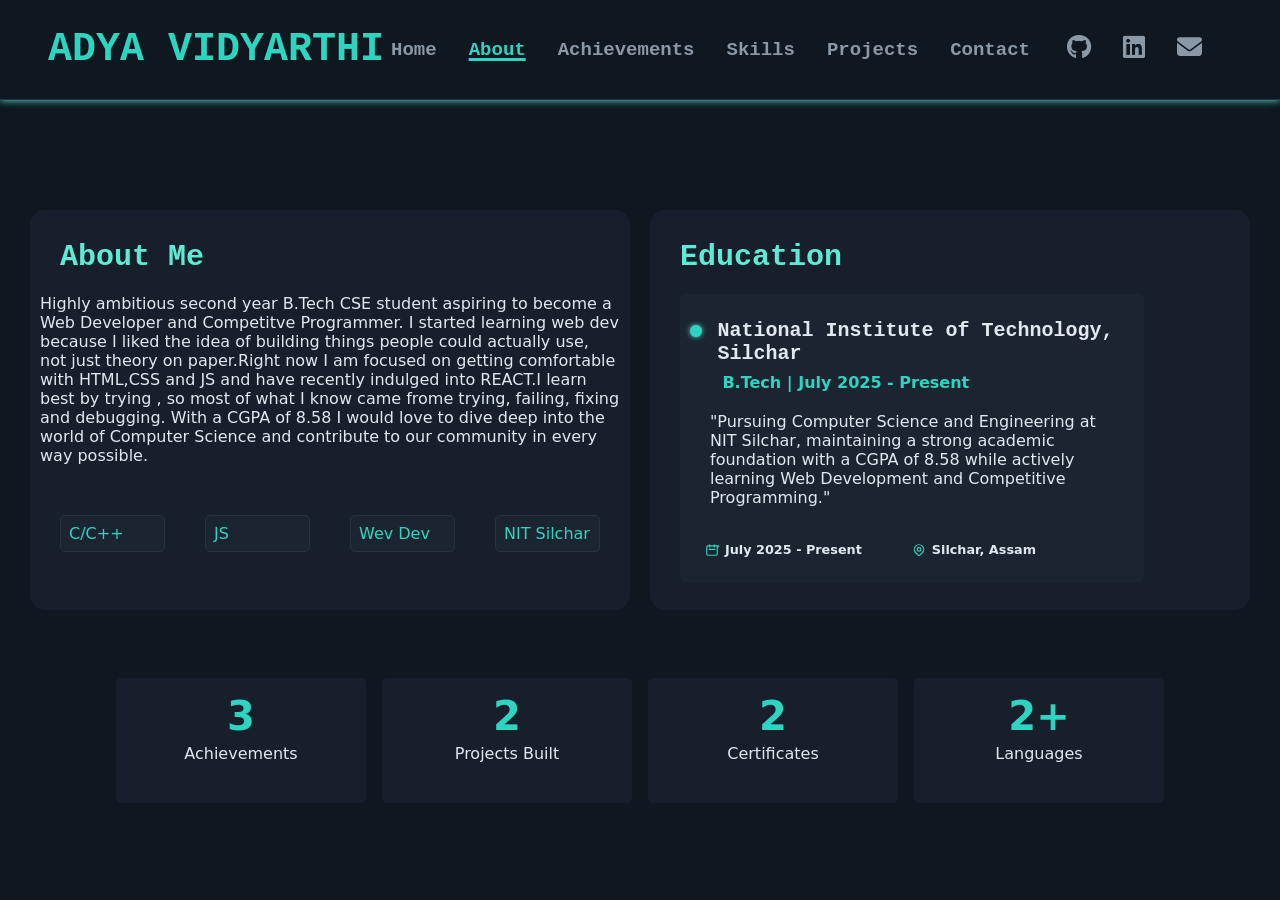
==== about.html @ 46e82e36 "Initial commit: multi-page personal portfolio" ====
<!DOCTYPE html>
<html lang="en">
<head>
    <meta charset="UTF-8">
    <meta name="viewport" content="width=device-width, initial-scale=1.0">
    <title>Document</title>
     <link rel="stylesheet" href="https://cdnjs.cloudflare.com/ajax/libs/font-awesome/6.5.1/css/all.min.css">
    <link rel="stylesheet" href="about.css">
<link rel="preconnect" href="https://fonts.googleapis.com">
<link rel="preconnect" href="https://fonts.gstatic.com" crossorigin>
</head>
<body>
    <nav class="navbar">
    <div class="logo">ADYA VIDYARTHI</div>


    <ul class="nav-links" id="navLinks">
      <li><a href="index.html">Home</a></li>
      <li><a href="about.html">About</a></li>
        <li><a href="achievements.html">Achievements</a></li>
      <li><a href="skills.html">Skills</a></li>
      <li><a href="projects.html">Projects</a></li>
      <li><a href="contact.html">Contact</a></li>
    </ul>

      
    <ul class="profile-list">
      <li>
        <a href="https://github.com/AdyaVidyarthi" target="_blank" rel="noopener noreferrer">
    <i class="fa-brands fa-github"></i>
  </a>
      </li>
      <li>
        <a href="https://www.linkedin.com/in/adya-vidyarthi-377bb73bb/" target="_blank" rel="noopener noreferrer">
    <i class="fa-brands fa-linkedin"></i>
  </a>
      </li>
      <li>
        <a href="mailto:vidyarthiadya@gmail.com">
    <i class="fa-solid fa-envelope"></i>
  </a>
      </li>
    </ul>
    </nav>
  
    <section class="about-section">
      <div class="about-details">
        <div class="about-me">
          <div class="about-heading">About Me</div>
          <p>Highly ambitious second year B.Tech CSE student aspiring to become a Web Developer and Competitve Programmer.
            I started learning web dev because I liked the idea of building things people could actually use, not just theory on paper.Right now I am focused on getting comfortable with HTML,CSS and JS and have recently indulged into REACT.I learn best by trying , so most of what I know came frome trying, failing, fixing and debugging.
            With a CGPA of 8.58 I would love to dive deep into the world of Computer Science and contribute to our community in every way possible.
          </p>
        <div class="cards">
          <div class="tech-cards">C/C++</div>
          <div class="tech-cards">JS</div>
          <div class="tech-cards">Wev Dev</div>
          <div class="tech-cards">NIT Silchar</div>
        </div>
          

        </div>
        <div class="education">
        <div class="education-heading">
          Education
        </div>
        <div class="details">
          <div class="sub-heading">
            <div class="circle"></div>
            <div class="college">
              <div class="college-heading">
              National Institute of Technology, Silchar
              </div>
              <div class="college-details">
                B.Tech | July 2025 - Present
              </div>
            </div>
          </div>
          <div class="education-details">
            <p>"Pursuing Computer Science and Engineering at NIT Silchar, maintaining a strong academic foundation with a CGPA of 8.58 while actively learning Web Development and Competitive Programming."</p>
          </div>
        <div class="meta-row">
      <div class="meta-item">
        
        <svg class="meta-icon" fill="none" stroke="currentColor" viewBox="0 0 24 24">
          <path stroke-linecap="round" stroke-linejoin="round" stroke-width="2" d="M8 7V3m8 4V3m-9 8h10M5 21h14a2 2 0 002-2V7a2 2 0 002-2H5a2 2 0 00-2 2v12a2 2 0 002 2z"></path>
        </svg>
        <span>July 2025 - Present</span>
      </div>
      
      <div class="meta-item">
        
        <svg class="meta-icon" fill="none" stroke="currentColor" viewBox="0 0 24 24">
          <path stroke-linecap="round" stroke-linejoin="round" stroke-width="2" d="M17.657 16.657L13.414 20.9a1.998 1.998 0 01-2.827 0l-4.244-4.243a8 8 0 1111.314 0z"></path>
          <path stroke-linecap="round" stroke-linejoin="round" stroke-width="2" d="M15 11a3 3 0 11-6 0 3 3 0 016 0z"></path>
        </svg>
        <span>
          <a href="https://www.bing.com/ck/a?!&&p=5a1519b8bfada7eb60815696224b91cd471ce45e41ce62649a4d254762b8420bJmltdHM9MTc4MzIwOTYwMA&ptn=3&ver=2&hsh=4&fclid=398f6760-7dd3-651e-1b12-728d7c0664e4&u=[base64]">
          Silchar, Assam
        </a>
        </span>
      </div>
    </div>

        </div>
        </div>
      </div>
     <div class="details-card">
      <div class="number">
        <div class="number-head">
          3
        </div>
        <div class="number-detail">
          Achievements
        </div>
      </div>
      <div class="number">
         <div class="number-head">
          2
        </div>
        <div class="number-detail">
        Projects Built
        </div>
      </div>
      <div class="number">
         <div class="number-head">
          2
        </div>
        <div class="number-detail">
          Certificates
        </div>
      </div>
      <div class="number">
         <div class="number-head">
          2+
        </div>
        <div class="number-detail">
          Languages
        </div>
      </div>
     </div>


    </section>

<script src="portfolio.js"></script>
</body>
</html>
---- about.css ----
* {
    margin: 0;
    padding: 0;
    box-sizing: border-box;
}

:root {
  --bg-primary: #0f1720;
  --bg-secondary: #161f2b;
  --bg-elevated: #1b2532;
  --border-color: #263244;
  --text-primary: #e2e8f0;
  --text-secondary: #8b98a5;
  --text-muted: #5c6b7a;
  --accent: #5eead4;
  --accent-dark: #2dd4bf;
  --font-mono: 'Courier New', Courier, monospace;
  --font-body: 'Segoe UI', system-ui, sans-serif;
 
}

[data-theme="light"] {
  --bg-primary: #f5f7f9;
  --bg-secondary: #ffffff;
  --bg-elevated: #ffffff;
  --border-color: #dde3ea;
  --text-primary: #1c2733;
  --text-secondary: #55636f;
  --text-muted: #8a97a3;
  --accent: #0d9488;
  --accent-dark: #0f766e;
}
html {
  scroll-behavior: smooth;
}

body {
  background: var(--bg-primary);
  color: var(--text-primary);
  font-family: var(--font-body);
  transition: background var(--transition), color var(--transition);
  min-height: 100vh;
}

.navbar {
    height: 100px;
  display: flex;
  align-items: center;
  justify-content: space-between;
  padding: 20px 48px;
  border-bottom: 1px solid var(--border-color);
  background: var(--bg-primary);
  position: sticky;
  top: 0;
  z-index: 100;
  transition: background var(--transition), border-color var(--transition);
    box-shadow: 0 0 8px var(--accent);
}

.logo {
    font-size: 40px;
  font-family: var(--font-mono);
  
  font-weight: 700;
  color: var(--accent-dark);
}

.nav-links {
  display: flex;
  gap: 32px;
  font-family: var(--font-mono);
  font-size: 19px;
  list-style: none;
  font-weight: 600;
}

.nav-links a {
    text-decoration: none;
  color: var(--text-secondary);
  transition: all 0.3s ease;
  padding-bottom: 4px;

}

.nav-links a.active {
color: var(--accent-dark);
  text-decoration-line: underline;
 text-decoration-style: solid;
 text-decoration-color: var(--accent-dark);
 text-underline-offset: 3px;
 
 text-decoration-thickness: 3px;
}

.nav-links a.active::after {
  content:'';

}

.nav-links a:hover {
  color: var(--accent);
  text-decoration:underline;
  text-decoration-line: solid;
  text-decoration-color: var(--accent);
  text-decoration-thickness: 3px;
  text-underline-offset: 3px;
}




.profile-list {
    list-style: none;
     display: flex;
font-family: var(--font-mono);
gap: 2rem;
font-size: 14px;
margin: 30px;
}


.profile-list a {
    text-decoration: none;
     color: var(--text-secondary);
  transition: all 0.3s ease;
  padding-bottom: 4px;
    font-size: 25px;
}

.profile-list a:hover {
  color: var(--accent);
 
  text-decoration-color: var(--accent);

}
.about-details {
  display: flex;
align-items: center;
justify-content: center;

}
.about-me {
  width: 600px;
  height: 400px;
  background-color: var(--bg-secondary);
  display: flex;
  flex-direction: column;
  border-radius: 15px;
  margin: 10px;
  padding: 10px;
  position: relative;
  top: 100px;
}
.about-section {
  display: flex;
justify-content: center; 
flex-direction: column;

}
.education {
   width: 600px;
  height: 400px;
  background-color: var(--bg-secondary);
  display: flex;
  flex-direction: column;
  border-radius: 15px;
  margin: 10px;
  padding: 10px;
    position: relative;
  top: 100px;
  
}

.about-heading {
  font-size: 30px;
  color: var(--accent);
  font-weight: 700;
  margin: 20px;
  font-family: var(--font-mono);
}
.cards {
  display: flex;
  justify-content: center;
  margin-top: 30px;
 
}
.tech-cards:hover {
  transform: translateY(-4px);
  box-shadow: 0 3px 8px var(--accent-dark);
}
.tech-cards {
font-weight: 500;
  width: 150px;
  color: var(--accent-dark);
  font-family: var(--font-body);
  background-color: var(--bg-elevated);
  border-radius: 5px;
  margin: 20px;
  padding: 8px;
   transition: all 0.3s ease;
   border: 1.5px solid var(--border-color);

}


.details {
  background-color: var(--bg-elevated);
  width: 80%;
  border-radius: 5px;
  margin-left: 20px;
  padding: 10px;
}
.education-heading {
   font-size: 30px;
  color: var(--accent);
  font-weight: 700;
  margin: 20px;
  font-family: var(--font-mono);
}
.sub-heading {
  display: flex;
  align-items: center;
}
.circle {
  border-radius: 50%;
  background-color: var(--accent-dark);
  height: 12px;
  width: 15px;
  box-shadow: 0 0 5px var(--accent);
  margin-bottom: 35px;
}
.college {
  display: flex;
  flex-direction: column;
}

.college-heading {
  color: var(--text-primary);
  font-family: var(--font-mono);
  font-size: 20px;
  margin: 10px;
  margin-bottom: 3px;
  padding: 5px;
  font-weight: 700;

}
.college-details {
  color: var(--accent-dark);
  margin-left: 20px;
  font-weight: 600;
}

.education-details p {
  margin: 10px;
  padding: 10px;
}

.meta-row {
  display: flex;
  gap: 20px;
}

.meta-item {
  display: flex;
  align-items: center;
  gap: 6px;
  color: var(--text-primary);
  font-size: 0.8rem;
  font-weight: 600;
  margin: 15px;
}
.meta-item a {
  text-decoration: none;
  color: var(--text-primary);
}


.meta-icon {
  width: 14px;
  height: 14px;
  color: var(--accent-dark);
}

.details-card {
  display: flex;
 position: relative;
 top: 150px;
 justify-content: center;
 align-items: center;
}
.number {
   background-color: var(--bg-secondary);
  border-radius: 5px;
  width: 250px;
  margin: 8px;
  padding: 10px;
  height: 125px;
display: flex;
flex-direction: column;
align-items: center;
transform: all 0.5s ease;
}
.number:hover {
  transform: translateY(-6px);
  box-shadow: 0 5px 10px var(--accent);
}

.number-head {
  margin: 5px;
  color: var(--accent-dark);
  font-family: var(--font-body);
  font-weight: 900;
  font-size: 40px;
}
.number-detail {
  margin-bottom: 5px;
}
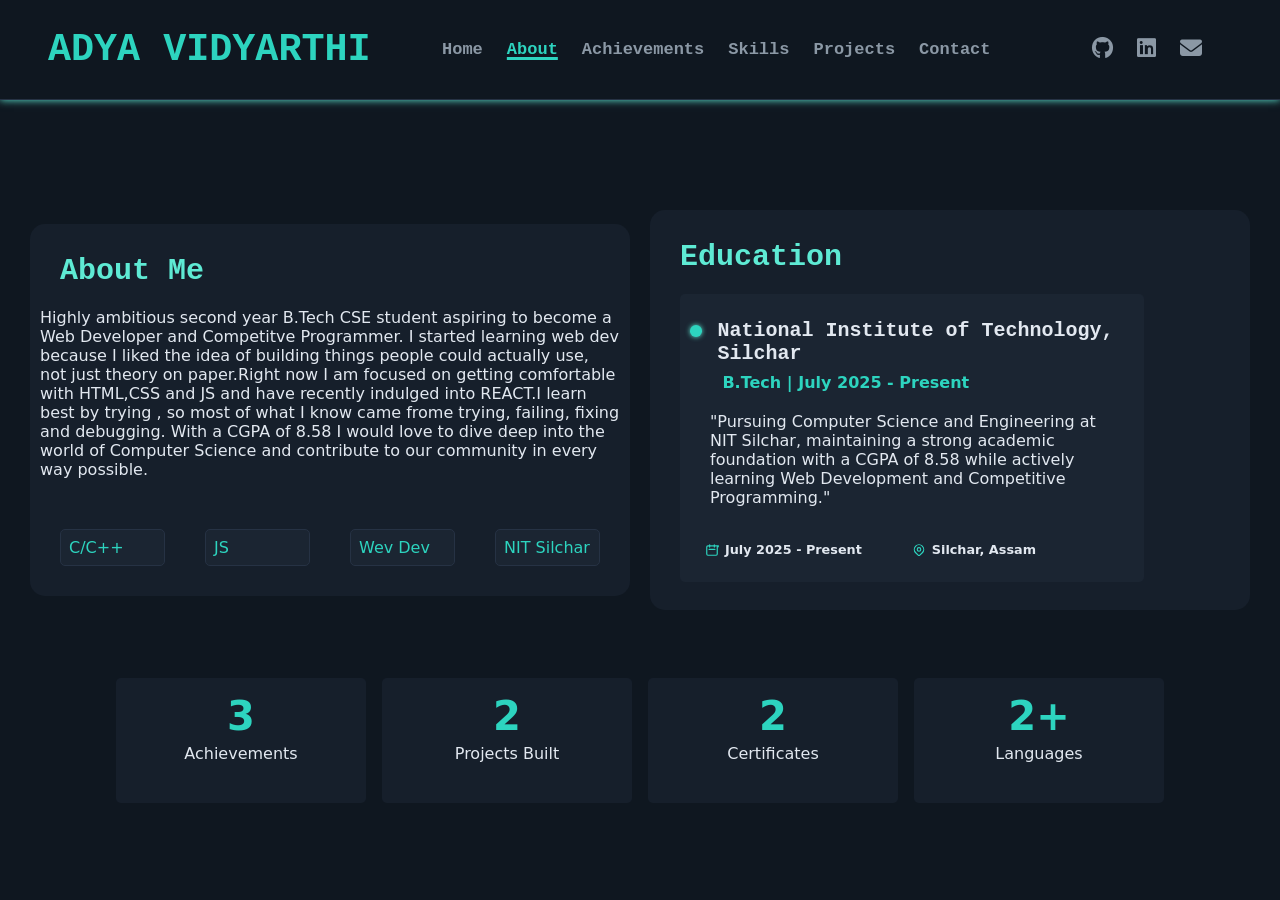
==== commit 25589600: "Made the navbar on skills and about page responsive" ====
--- a/about.html
+++ b/about.html
@@ -13,7 +13,9 @@
     <nav class="navbar">
     <div class="logo">ADYA VIDYARTHI</div>
 
-
+<button class="menu-toggle" id="menuToggle" aria-label="Toggle menu">
+  <i class="fa-solid fa-bars"></i>
+</button>
     <ul class="nav-links" id="navLinks">
       <li><a href="index.html">Home</a></li>
       <li><a href="about.html">About</a></li>
@@ -24,7 +26,7 @@
     </ul>
 
       
-    <ul class="profile-list">
+    <ul class="profile-list" id="profile-link">
       <li>
         <a href="https://github.com/AdyaVidyarthi" target="_blank" rel="noopener noreferrer">
     <i class="fa-brands fa-github"></i>
--- a/about.css
+++ b/about.css
@@ -40,6 +40,8 @@
   font-family: var(--font-body);
   transition: background var(--transition), color var(--transition);
   min-height: 100vh;
+  display: flex;
+  flex-direction: column;
 }
 
 .navbar {
@@ -54,11 +56,11 @@
   top: 0;
   z-index: 100;
   transition: background var(--transition), border-color var(--transition);
-    box-shadow: 0 0 8px var(--accent);
+  box-shadow: 0 0 8px var(--accent);
 }
 
 .logo {
-    font-size: 40px;
+    font-size: clamp(22px, 3vw, 40px);
   font-family: var(--font-mono);
   
   font-weight: 700;
@@ -67,11 +69,12 @@
 
 .nav-links {
   display: flex;
-  gap: 32px;
-  font-family: var(--font-mono);
-  font-size: 19px;
+  gap: 24px;
+  font-family: var(--font-mono);
+  font-size: 17px;
   list-style: none;
   font-weight: 600;
+  flex-wrap: wrap;
 }
 
 .nav-links a {
@@ -79,28 +82,23 @@
   color: var(--text-secondary);
   transition: all 0.3s ease;
   padding-bottom: 4px;
-
-}
-
+}
 .nav-links a.active {
 color: var(--accent-dark);
-  text-decoration-line: underline;
- text-decoration-style: solid;
+ text-decoration-line:underline;
+ text-decoration-style:solid;
  text-decoration-color: var(--accent-dark);
  text-underline-offset: 3px;
- 
+
  text-decoration-thickness: 3px;
 }
 
-.nav-links a.active::after {
-  content:'';
-
-}
+
 
 .nav-links a:hover {
   color: var(--accent);
-  text-decoration:underline;
-  text-decoration-line: solid;
+  text-decoration-style:solid;
+  text-decoration-line: underline;
   text-decoration-color: var(--accent);
   text-decoration-thickness: 3px;
   text-underline-offset: 3px;
@@ -113,9 +111,9 @@
     list-style: none;
      display: flex;
 font-family: var(--font-mono);
-gap: 2rem;
+gap: 1.5rem;
 font-size: 14px;
-margin: 30px;
+margin: 0 30px;
 }
 
 
@@ -124,13 +122,12 @@
      color: var(--text-secondary);
   transition: all 0.3s ease;
   padding-bottom: 4px;
-    font-size: 25px;
+    font-size: 22px;
 }
 
 .profile-list a:hover {
   color: var(--accent);
- 
-  text-decoration-color: var(--accent);
+ text-decoration-color: var(--accent);
 
 }
 .about-details {
@@ -140,8 +137,8 @@
 
 }
 .about-me {
-  width: 600px;
-  height: 400px;
+ max-width: 600px;
+  max-height: 400px;
   background-color: var(--bg-secondary);
   display: flex;
   flex-direction: column;
@@ -314,4 +311,53 @@
 }
 .number-detail {
   margin-bottom: 5px;
+}
+
+html,body {
+  overflow-x: hidden;
+}
+.menu-toggle {
+  display: none;
+  background: none;
+  border: none;
+  color: var(--text-primary);
+  font-size: 26px;
+  cursor: pointer;
+  z-index: 101;
+}
+
+@media (max-width:768px) {
+  .navbar { padding: 16px 20px; }
+  .logo { font-size: 26px; }
+  .menu-toggle { display: block; }
+
+  .nav-links {
+    position: absolute;
+    top: 100px;
+    left: 0;
+    right: 0;
+    background: var(--bg-primary);
+    flex-direction: column;
+    gap: 16px;
+    padding: 20px;
+    display: none;
+    border-bottom: 1px solid var(--border-color);
+    z-index: 99;
+  }
+  .nav-links.active { display: flex; }
+  .profile-list.active {display: flex;
+  }
+
+  .profile-list {
+    display: none;
+  }
+
+  .about-details {
+    flex-direction: column;
+  }
+}
+
+  @media (max-width:480px) {
+   .logo { font-size: 22px; }
+    .nav-links { font-size: 15px; }
 }
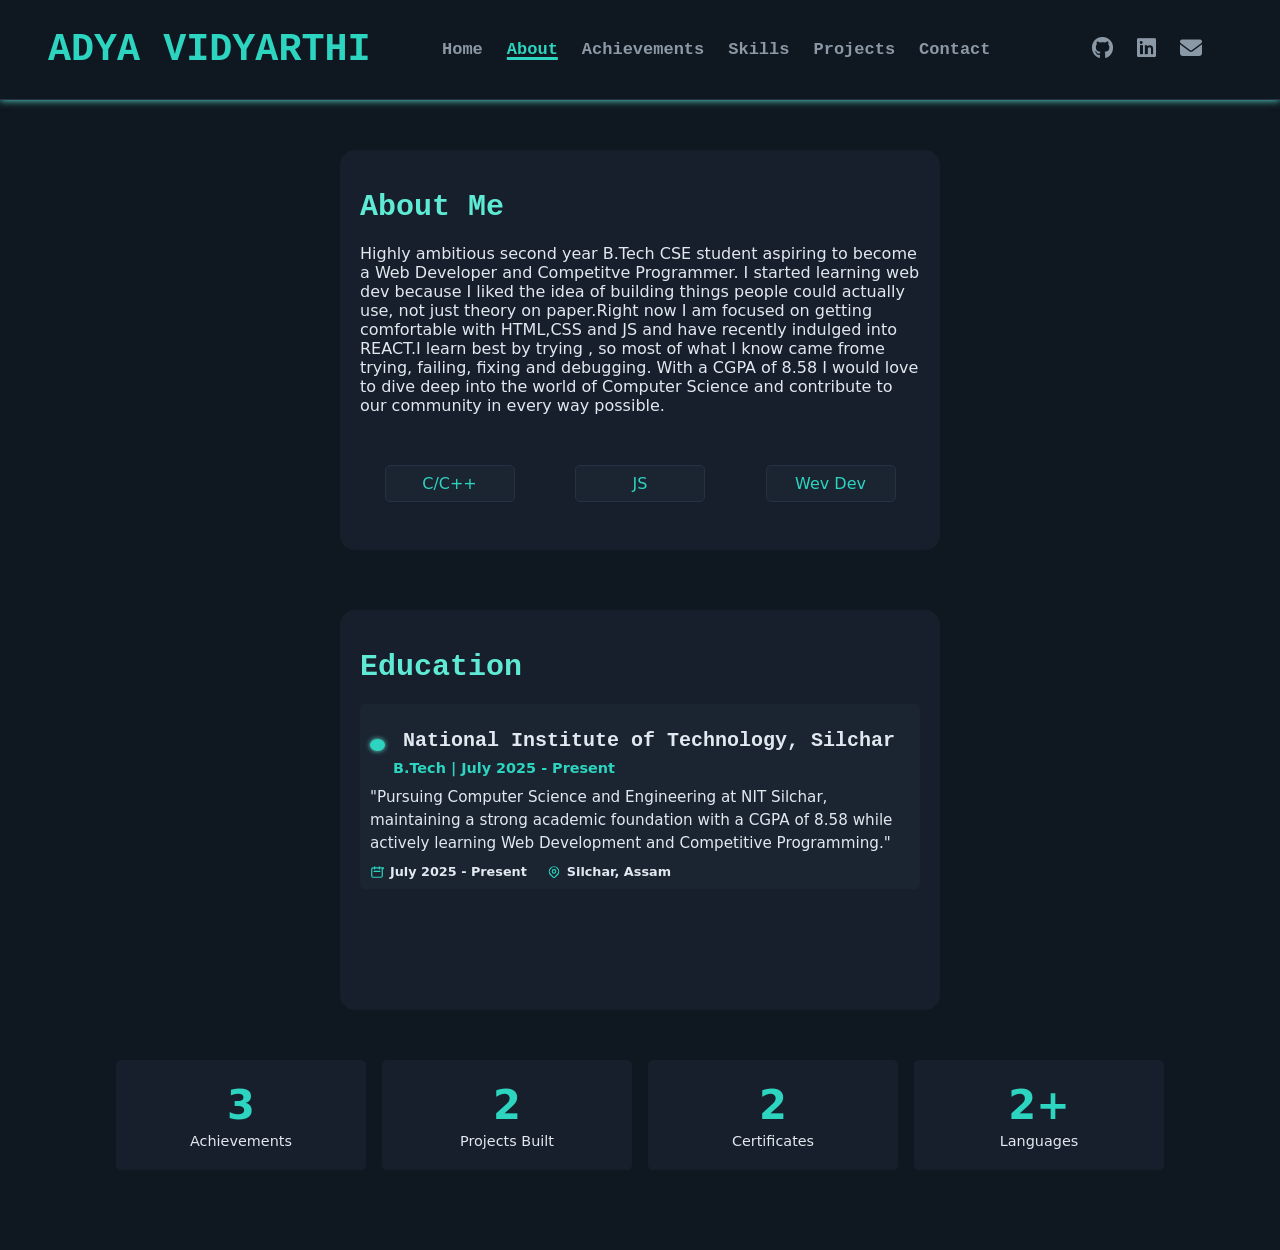
==== commit 7a691d12: "Made the about page responsive" ====
--- a/about.html
+++ b/about.html
@@ -57,7 +57,7 @@
           <div class="tech-cards">C/C++</div>
           <div class="tech-cards">JS</div>
           <div class="tech-cards">Wev Dev</div>
-          <div class="tech-cards">NIT Silchar</div>
+          
         </div>
           
 
--- a/about.css
+++ b/about.css
@@ -134,52 +134,54 @@
   display: flex;
 align-items: center;
 justify-content: center;
-
+gap: 40px;
+flex-wrap: wrap;
 }
 .about-me {
+  width: 100%;
  max-width: 600px;
-  max-height: 400px;
+   min-height: 400px;
   background-color: var(--bg-secondary);
   display: flex;
   flex-direction: column;
   border-radius: 15px;
   margin: 10px;
-  padding: 10px;
-  position: relative;
-  top: 100px;
+  padding: 20px;
+ 
 }
 .about-section {
   display: flex;
 justify-content: center; 
 flex-direction: column;
-
+padding: 40px 20px;
 }
 .education {
-   width: 600px;
-  height: 400px;
+  width: 100%;
+   max-width: 600px;
+  min-height: 400px;
   background-color: var(--bg-secondary);
   display: flex;
   flex-direction: column;
   border-radius: 15px;
   margin: 10px;
-  padding: 10px;
-    position: relative;
-  top: 100px;
+  padding: 20px;
+   
   
 }
 
 .about-heading {
-  font-size: 30px;
+  font-size: clamp(1.4rem, 3vw, 30px);
   color: var(--accent);
   font-weight: 700;
-  margin: 20px;
+  margin: 20px 0;
   font-family: var(--font-mono);
 }
 .cards {
   display: flex;
-  justify-content: center;
+  justify-content: space-evenly;
   margin-top: 30px;
- 
+ flex-wrap: wrap;
+ gap: 16px;
 }
 .tech-cards:hover {
   transform: translateY(-4px);
@@ -187,7 +189,7 @@
 }
 .tech-cards {
 font-weight: 500;
-  width: 150px;
+  width: 130px;
   color: var(--accent-dark);
   font-family: var(--font-body);
   background-color: var(--bg-elevated);
@@ -196,35 +198,38 @@
   padding: 8px;
    transition: all 0.3s ease;
    border: 1.5px solid var(--border-color);
-
+text-align: center;
 }
 
 
 .details {
   background-color: var(--bg-elevated);
-  width: 80%;
+  width: 100%;
   border-radius: 5px;
-  margin-left: 20px;
+
   padding: 10px;
 }
 .education-heading {
-   font-size: 30px;
+   font-size: clamp(1.4rem, 3vw, 30px);
   color: var(--accent);
   font-weight: 700;
-  margin: 20px;
+  margin: 20px 0;
   font-family: var(--font-mono);
 }
 .sub-heading {
   display: flex;
   align-items: center;
+  flex-wrap: wrap;
+  gap: 8px;
 }
 .circle {
   border-radius: 50%;
   background-color: var(--accent-dark);
   height: 12px;
   width: 15px;
+  min-width: 12px;
   box-shadow: 0 0 5px var(--accent);
-  margin-bottom: 35px;
+  flex-shrink: 0;
 }
 .college {
   display: flex;
@@ -234,27 +239,31 @@
 .college-heading {
   color: var(--text-primary);
   font-family: var(--font-mono);
-  font-size: 20px;
+  font-size: clamp(16px, 2.5vw, 20px);
   margin: 10px;
   margin-bottom: 3px;
-  padding: 5px;
+  padding: 5px 0;
   font-weight: 700;
 
 }
 .college-details {
   color: var(--accent-dark);
-  margin-left: 20px;
+  margin-left: 0;
   font-weight: 600;
+  font-size: 0.9rem;
 }
 
 .education-details p {
-  margin: 10px;
-  padding: 10px;
+  margin: 10px 0;
+  padding: 0;
+  font-size: 0.95rem;
+  line-height: 1.5;
 }
 
 .meta-row {
   display: flex;
   gap: 20px;
+  flex-wrap: wrap;
 }
 
 .meta-item {
@@ -264,7 +273,7 @@
   color: var(--text-primary);
   font-size: 0.8rem;
   font-weight: 600;
-  margin: 15px;
+  
 }
 .meta-item a {
   text-decoration: none;
@@ -275,23 +284,28 @@
 .meta-icon {
   width: 14px;
   height: 14px;
+  min-width: 14px;
   color: var(--accent-dark);
 }
 
 .details-card {
   display: flex;
- position: relative;
- top: 150px;
+  flex-wrap: wrap;
  justify-content: center;
  align-items: center;
+ gap: 16px;
+ margin: 40px 0;
 }
 .number {
    background-color: var(--bg-secondary);
   border-radius: 5px;
-  width: 250px;
-  margin: 8px;
+  width: 200px;
+  flex: 1 1 200px;
+  max-width: 250px;
+  min-height: 110px;
+  text-align: center;
   padding: 10px;
-  height: 125px;
+  justify-content: center;
 display: flex;
 flex-direction: column;
 align-items: center;
@@ -307,10 +321,11 @@
   color: var(--accent-dark);
   font-family: var(--font-body);
   font-weight: 900;
-  font-size: 40px;
+  font-size: clamp(1.8rem, 4vw, 40px);
 }
 .number-detail {
   margin-bottom: 5px;
+  font-size: 0.9rem;
 }
 
 html,body {
@@ -351,11 +366,71 @@
   .profile-list {
     display: none;
   }
+   
+  .about-section {
+    padding: 24px 16px;
+  }
 
   .about-details {
     flex-direction: column;
-  }
-}
+    align-items: center;
+    justify-content: center;
+    gap: 24px;
+  }
+
+  .about-me,
+  .education {
+    width: 100%;
+    max-width: 500px;
+    min-height: auto;
+    margin: 0;
+  }
+
+  .about-heading,
+  .education-heading {
+    text-align: center; 
+  }
+
+  .cards {
+    justify-content: center;
+    gap: 10px; 
+  }
+
+  .tech-cards {
+    width: 45%;
+    flex: 1 1 45%;
+  }
+
+  .sub-heading {
+    justify-content: center;
+    text-align: center;
+  }
+
+  .college-details,
+  .education-details p {
+    text-align: center; 
+  }
+
+  .meta-row {
+    flex-direction: column; 
+    align-items: center;
+    gap: 10px;
+  }
+
+  .details-card {
+    margin: 24px 0; 
+    gap: 12px;
+  }
+
+  .number {
+    flex: 1 1 45%; 
+    max-width: 45%;
+    min-height: 100px;
+  }
+}
+
+ 
+
 
   @media (max-width:480px) {
    .logo { font-size: 22px; }
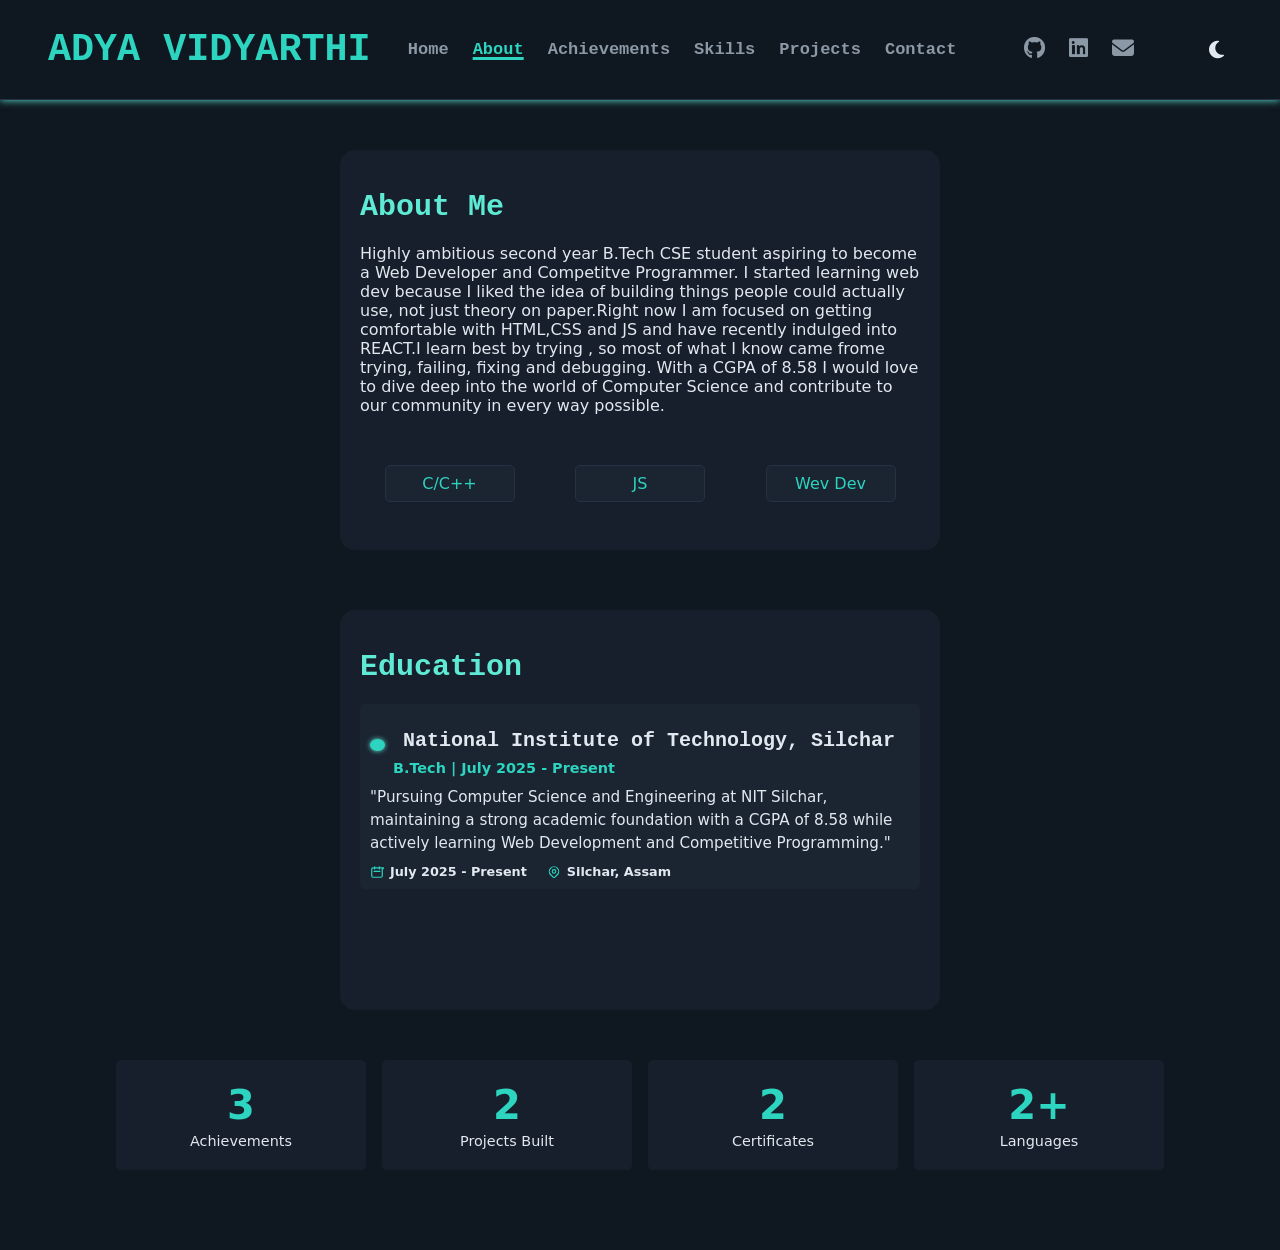
==== commit e69f986f: "Toggle button added to switch from dark to light theme and vice-versa" ====
--- a/about.html
+++ b/about.html
@@ -43,6 +43,10 @@
   </a>
       </li>
     </ul>
+
+     <button class="theme-toggle" id="themeToggle" aria-label="Toggle theme">
+  <i class="fa-solid fa-moon" id="themeIcon"></i>
+</button>
     </nav>
   
     <section class="about-section">
--- a/about.css
+++ b/about.css
@@ -341,6 +341,29 @@
   z-index: 101;
 }
 
+.theme-toggle {
+  background: none;
+  border: none;
+  color: var(--text-primary);
+  font-size: 20px;
+  cursor: pointer;
+  padding: 8px;
+  display: flex;
+  align-items: center;
+  justify-content: center;
+  transition: color 0.3s ease, transform 0.3s ease;
+}
+
+.theme-toggle:hover {
+  color: var(--accent);
+  transform: scale(1.1);
+}
+
+.theme-toggle:focus-visible {
+  outline: 2px solid var(--accent);
+  outline-offset: 3px;
+}
+
 @media (max-width:768px) {
   .navbar { padding: 16px 20px; }
   .logo { font-size: 26px; }
@@ -435,4 +458,22 @@
   @media (max-width:480px) {
    .logo { font-size: 22px; }
     .nav-links { font-size: 15px; }
+     .tech-cards {
+    flex: 1 1 100%;
+    max-width: 100%;
+  }
+
+  .number {
+    flex: 1 1 100%; 
+    max-width: 100%;
+  }
+
+  .meta-item {
+    font-size: 0.75rem;
+  }
+
+  .about-me,
+  .education {
+    padding: 16px; 
+  }
 }
